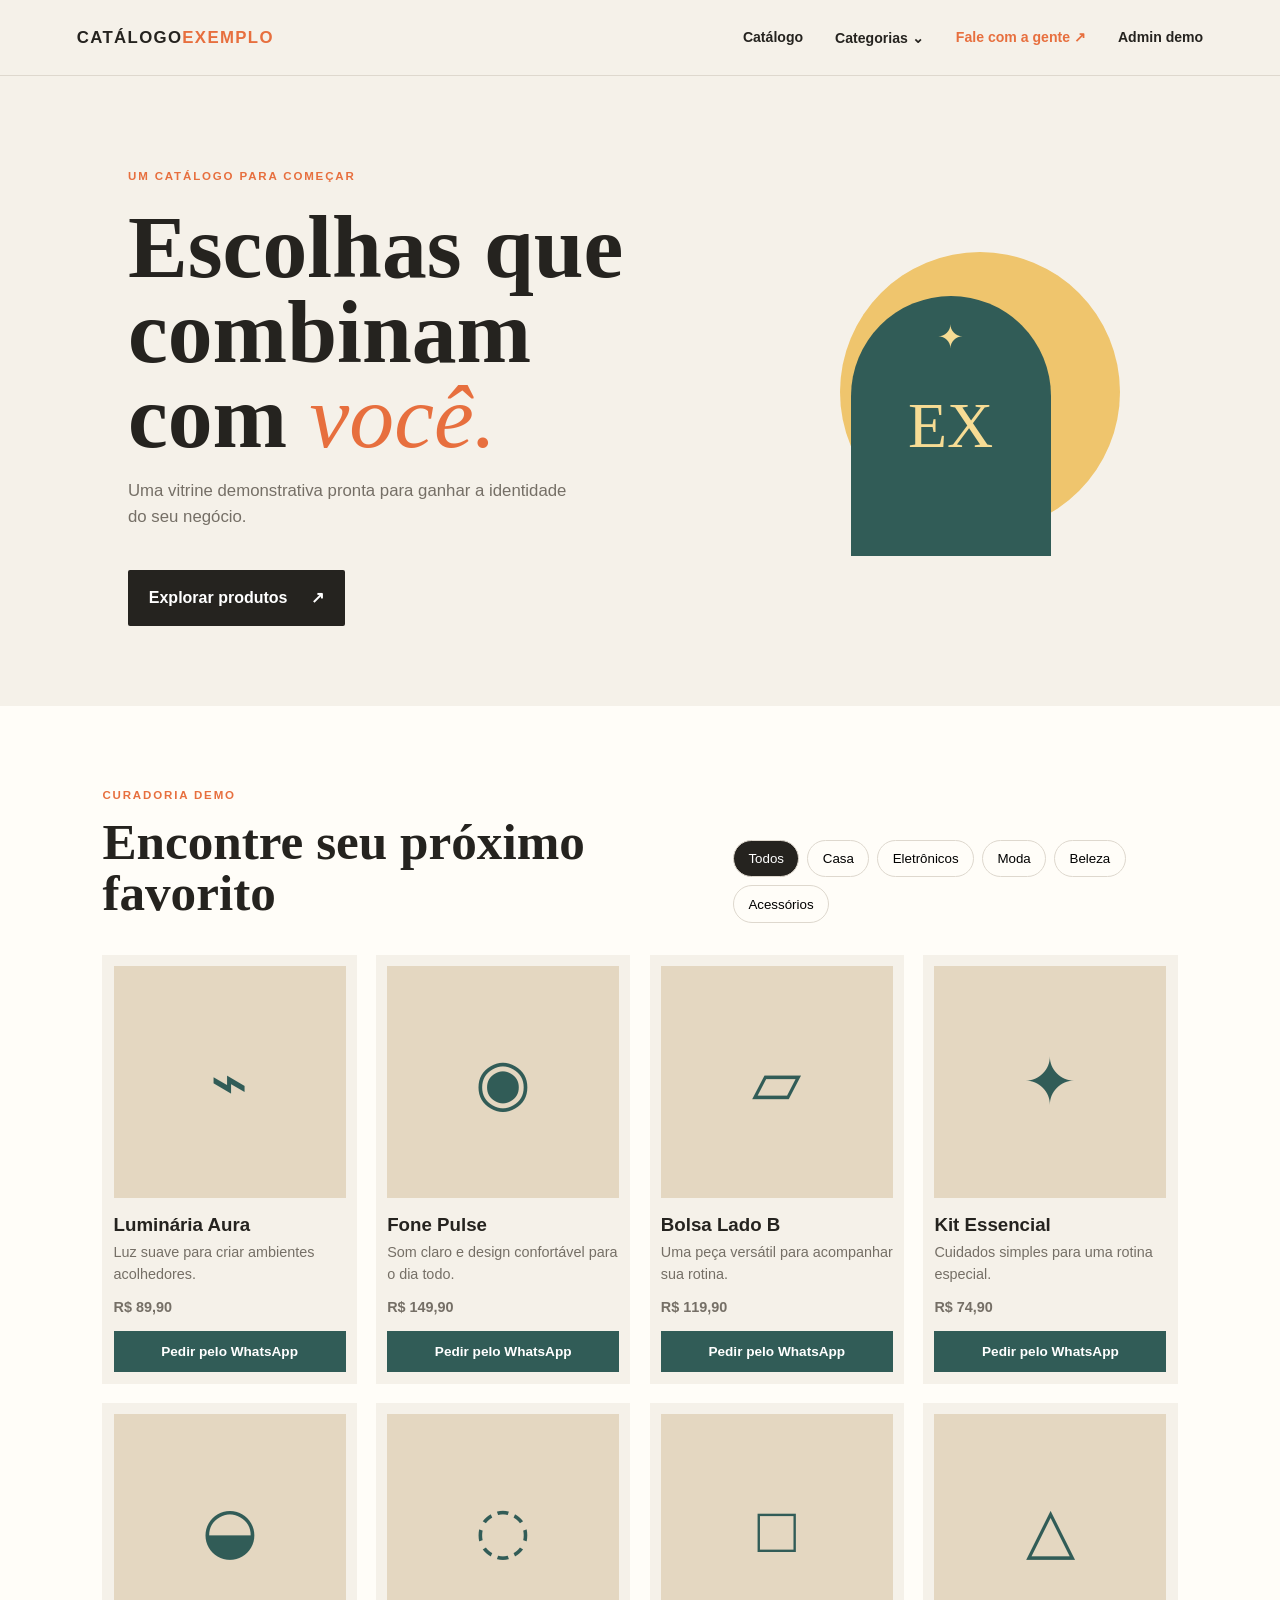
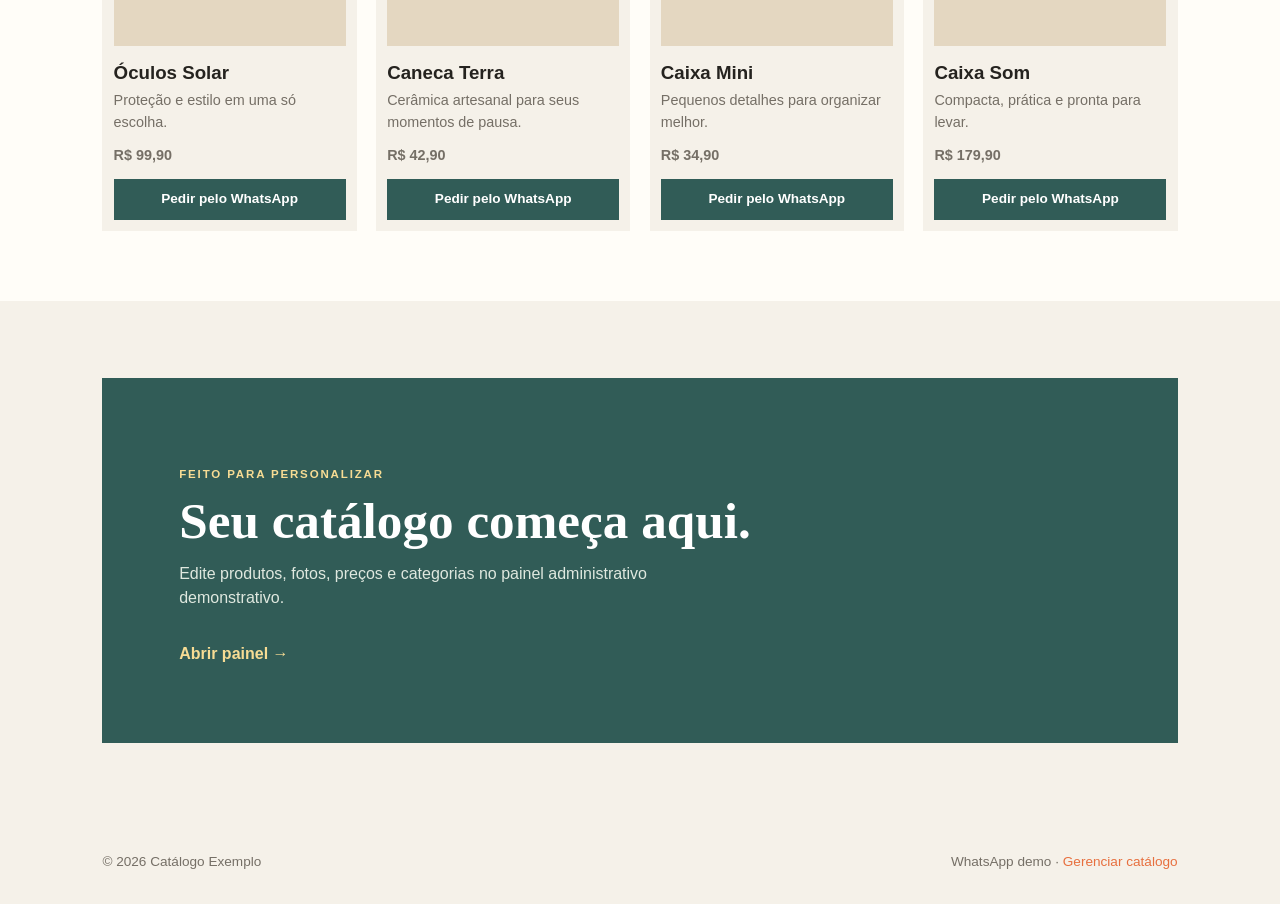
==== index.html @ 6c81d683 "feat: add catalog demo" ====
<!doctype html>
<html lang="pt-BR">
<head><meta charset="utf-8"><meta name="viewport" content="width=device-width,initial-scale=1"><title>Catálogo Exemplo</title><meta name="description" content="Catálogo demonstrativo de produtos variados"><link rel="stylesheet" href="styles.css"></head>
<body>
<a class="skip" href="#catalogo">Pular para os produtos</a><header class="top"><a class="brand" href="/">CATÁLOGO<span>EXEMPLO</span></a><button class="menu-button" aria-label="Abrir menu">☰</button><nav><a href="#catalogo">Catálogo</a><div class="category-nav"><button class="category-toggle" aria-expanded="false">Categorias <span>⌄</span></button><div class="category-menu"><a href="#catalogo" data-category="Todos">Todos</a><a href="#catalogo" data-category="Casa">Casa</a><a href="#catalogo" data-category="Eletrônicos">Eletrônicos</a><a href="#catalogo" data-category="Moda">Moda</a><a href="#catalogo" data-category="Beleza">Beleza</a><a href="#catalogo" data-category="Acessórios">Acessórios</a></div></div><a class="whatsapp-nav" href="https://wa.me/5511999999999" target="_blank" rel="noopener">Fale com a gente ↗</a><a class="admin-link" href="/admin">Admin demo</a></nav></header>
<main>
<section class="hero"><div><p class="eyebrow">UM CATÁLOGO PARA COMEÇAR</p><h1>Escolhas que combinam com <em>você.</em></h1><p>Uma vitrine demonstrativa pronta para ganhar a identidade do seu negócio.</p><a class="button" href="#catalogo">Explorar produtos <span>↗</span></a></div><div class="hero-art"><div class="sun"></div><div class="arch"><span>✦</span><strong>EX</strong></div></div></section>
<section id="catalogo" class="catalog"><div class="section-head"><div><p class="eyebrow">CURADORIA DEMO</p><h2>Encontre seu próximo favorito</h2></div><div id="filters" class="filters"></div></div><div id="products" class="products"></div></section>
<section class="note"><p class="eyebrow">FEITO PARA PERSONALIZAR</p><h2>Seu catálogo começa aqui.</h2><p>Edite produtos, fotos, preços e categorias no painel administrativo demonstrativo.</p><a href="/admin">Abrir painel →</a></section>
</main><footer><span>© 2026 Catálogo Exemplo</span><span>WhatsApp demo · <a href="/admin">Gerenciar catálogo</a></span></footer><script src="app.js"></script></body></html>
---- styles.css ----
:root{--ink:#25231f;--cream:#f5f1e9;--paper:#fffdf8;--orange:#e76f3e;--muted:#756f66;--line:#ded8ce}*{box-sizing:border-box}body{margin:0;background:var(--cream);color:var(--ink);font:16px/1.5 Arial,sans-serif}a{color:inherit;text-decoration:none}.skip{position:absolute;left:-999px}.skip:focus{left:1rem;top:1rem;background:var(--ink);color:#fff;padding:.5rem;z-index:9}.top{height:76px;display:flex;align-items:center;justify-content:space-between;padding:0 6vw;border-bottom:1px solid var(--line);background:var(--cream)}.brand{font-weight:900;letter-spacing:.08em;font-size:1.05rem}.brand span{color:var(--orange)}nav{display:flex;align-items:center;gap:2rem}nav a,.category-toggle{font-size:.88rem;font-weight:bold}.category-nav{position:relative}.category-toggle{border:0;background:none;cursor:pointer;padding:0;color:inherit}.category-menu{display:none;position:absolute;top:1.8rem;left:-1rem;background:var(--paper);padding:.7rem 1rem;min-width:150px;box-shadow:0 10px 25px #25231f1c;z-index:3}.category-menu a{display:block;padding:.4rem 0}.category-nav.open .category-menu{display:block}.whatsapp-nav{color:var(--orange)}.menu-button{display:none;border:0;background:none;font-size:1.4rem}.hero{min-height:510px;padding:80px 10vw;display:grid;grid-template-columns:1.1fr .9fr;align-items:center}.eyebrow{color:var(--orange);font-size:.72rem;letter-spacing:.16em;font-weight:bold}.hero h1{font:700 clamp(3rem,7vw,6.3rem)/.95 Georgia,serif;max-width:700px;margin:1.2rem 0}.hero h1 em{color:var(--orange);font-weight:400}.hero p:not(.eyebrow){max-width:440px;color:var(--muted);font-size:1.05rem}.button{display:inline-flex;gap:1.5rem;margin-top:1.5rem;padding:1rem 1.3rem;background:var(--ink);color:white;border:0;border-radius:2px;font-weight:bold}.hero-art{height:330px;position:relative}.sun{position:absolute;width:280px;height:280px;border-radius:50%;background:#efc56d;right:7%;top:8%}.arch{position:absolute;width:200px;height:260px;border-radius:110px 110px 0 0;background:#315c57;bottom:0;right:22%;display:grid;place-items:center;color:#f7dc94;font:6rem Georgia}.arch span{position:absolute;top:22px;font:2rem Arial}.arch strong{font:4rem Georgia}.catalog{padding:70px 8vw;background:var(--paper)}.section-head{display:flex;justify-content:space-between;align-items:end;gap:2rem;margin-bottom:2rem}.section-head h2,.note h2{font:700 clamp(2rem,4vw,3.5rem)/1 Georgia,serif;margin:.3rem 0}.filters{display:flex;flex-wrap:wrap;gap:.5rem}.filter{border:1px solid var(--line);background:transparent;padding:.65rem .9rem;border-radius:20px;cursor:pointer}.filter.active,.filter:hover{background:var(--ink);color:white}.products{display:grid;grid-template-columns:repeat(4,1fr);gap:1.2rem}.card{background:var(--cream);padding:.7rem}.photo{aspect-ratio:1;background:#e4d7c1;display:grid;place-items:center;font-size:4rem;color:#315c57;overflow:hidden}.photo img{width:100%;height:100%;object-fit:cover}.card h3{margin:.8rem 0 .2rem}.card p{color:var(--muted);font-size:.9rem;margin:.2rem 0}.price{font-weight:bold;font-size:1.1rem;margin-top:.7rem!important}.whatsapp{display:block;text-align:center;margin-top:.8rem;padding:.65rem;background:#315c57;color:#fff;font-size:.85rem;font-weight:bold}.note{margin:6vw 8vw;padding:6vw;background:#315c57;color:#fff}.note .eyebrow{color:#f7dc94}.note h2{max-width:600px}.note p{max-width:500px;color:#dfe8df}.note a{display:inline-block;margin-top:1rem;color:#f7dc94;font-weight:bold}footer{display:flex;justify-content:space-between;padding:2rem 8vw;color:var(--muted);font-size:.85rem}footer a{color:var(--orange)}.admin{max-width:960px;margin:0 auto;padding:5rem 7vw;min-height:75vh}.admin h1{font:700 clamp(2.5rem,6vw,5rem)/1 Georgia,serif;margin:.3rem 0 2rem}.admin form{max-width:700px;background:var(--paper);padding:1.5rem;margin-top:2rem}.admin label{display:block;font-weight:bold;margin:1rem 0}.admin input,.admin textarea{display:block;width:100%;padding:.8rem;border:1px solid var(--line);background:white;font:inherit;margin-top:.4rem}.admin textarea{min-height:100px}.muted,small{color:var(--muted)}.error{color:#b33}.admin-warning{background:#fff3d4;padding:1rem;margin:1rem 0 2rem}.admin-row{display:flex;justify-content:space-between;align-items:center;gap:1rem;padding:1rem;background:var(--paper);border-bottom:1px solid var(--line)}.admin-row span{display:block;color:var(--muted);font-size:.9rem}.form-grid{display:grid;grid-template-columns:repeat(3,1fr);gap:1rem}.previews{display:flex;gap:.5rem;flex-wrap:wrap}.previews img{width:90px;height:90px;object-fit:cover}@media(max-width:800px){.top{padding:0 5vw}.menu-button{display:block}nav{display:none;position:absolute;top:76px;left:0;right:0;padding:1rem 5vw;background:var(--paper);z-index:5;flex-direction:column;align-items:flex-start}.top:focus-within nav{display:flex}.category-menu{position:static;box-shadow:none;padding:.7rem 0}.hero{grid-template-columns:1fr;padding:55px 7vw}.hero-art{height:230px}.arch{right:20%;height:210px;width:160px}.sun{width:220px;height:220px}.section-head{display:block}.filters{margin-top:1.5rem}.products{grid-template-columns:repeat(2,1fr)}footer{display:block}.form-grid{grid-template-columns:1fr}}@media(max-width:430px){.products{grid-template-columns:1fr}.hero h1{font-size:3.4rem}}
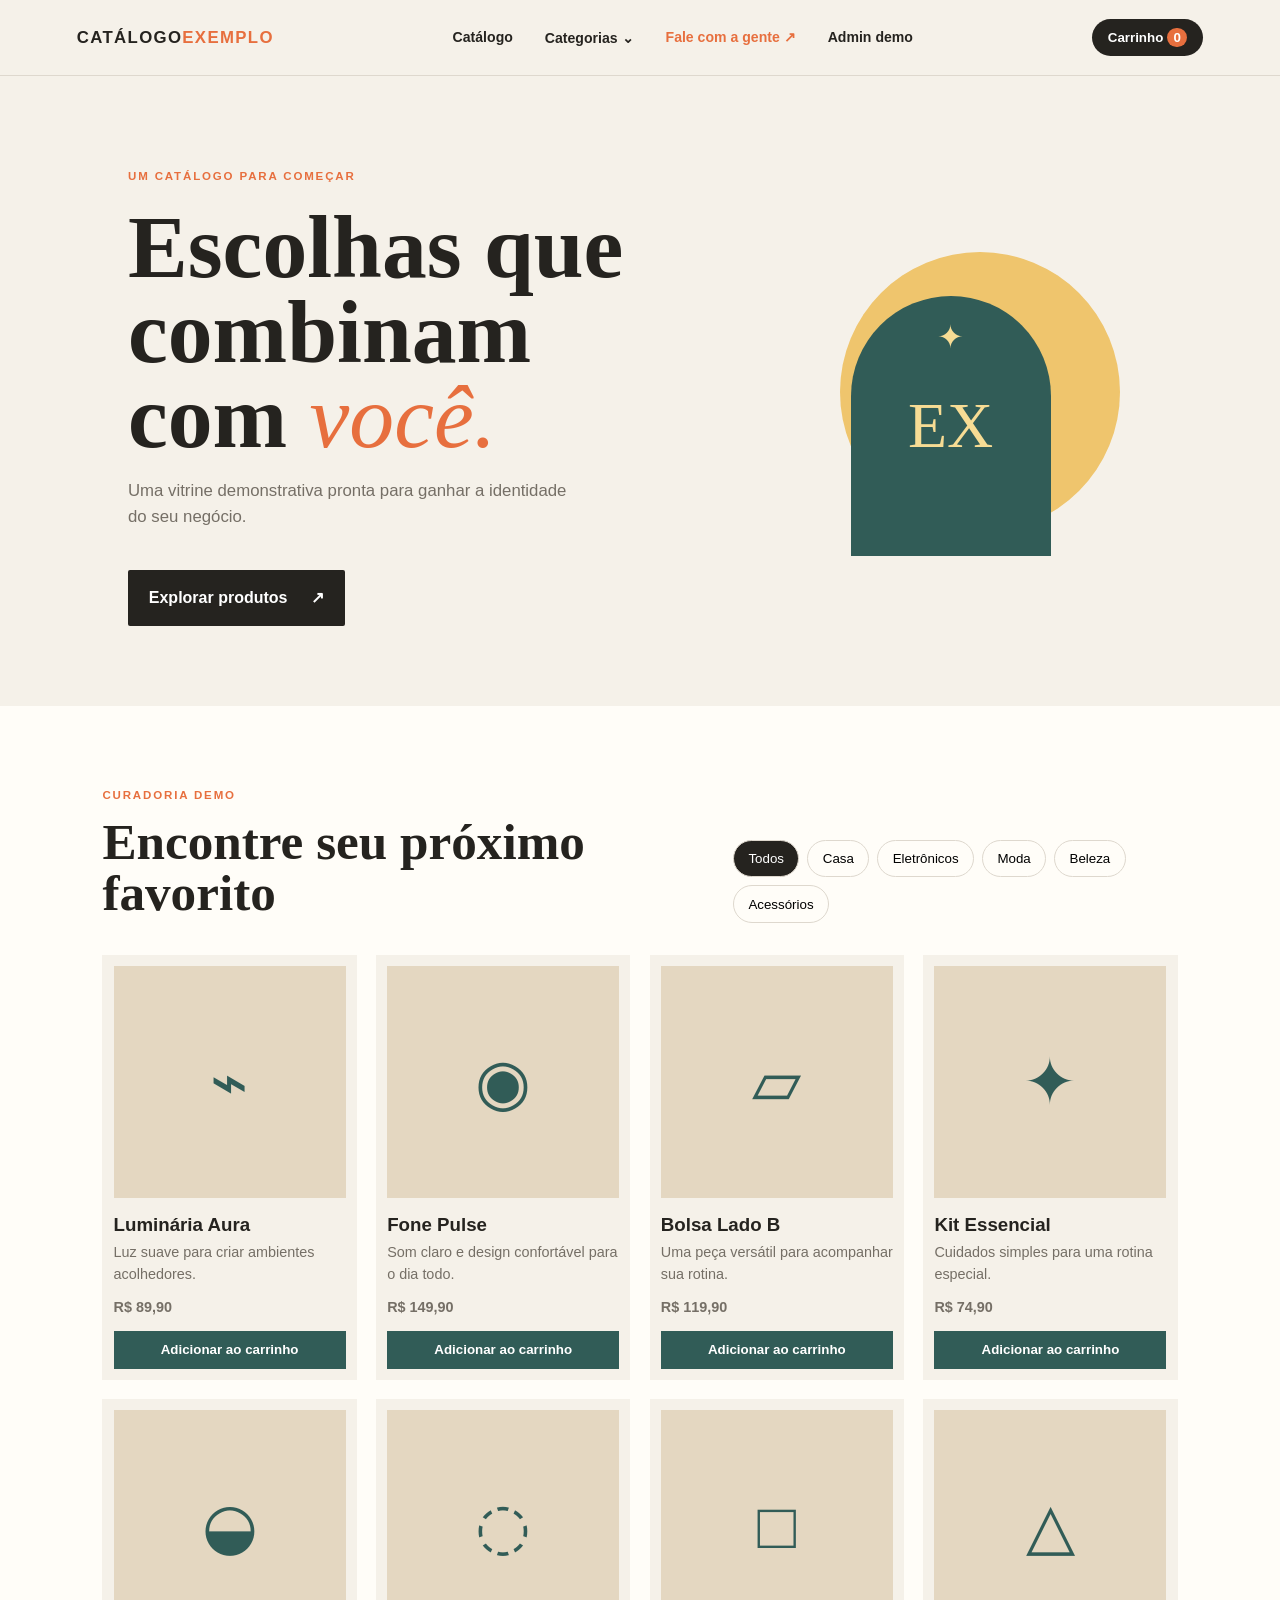
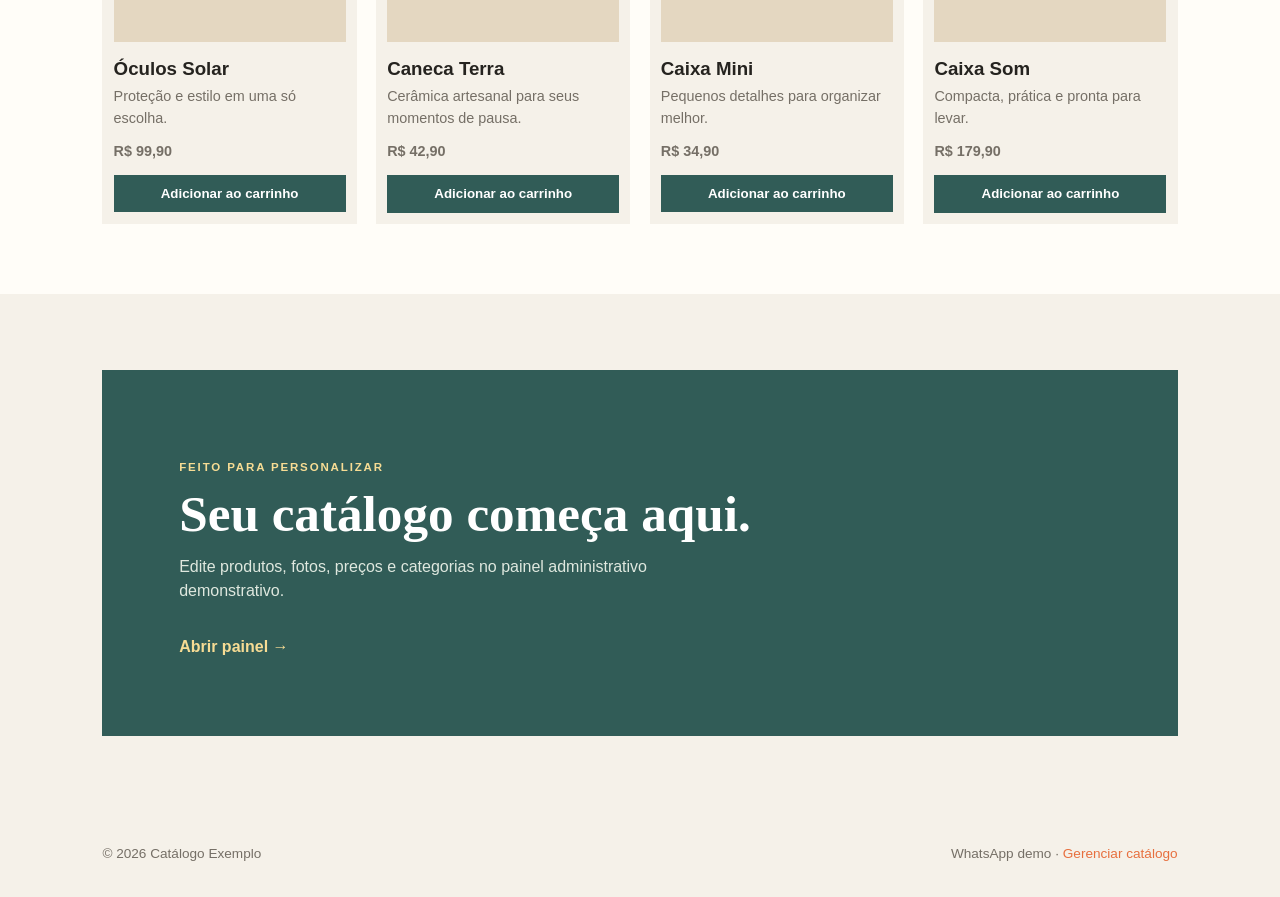
==== commit ab1ed5fb: "Add files via upload" ====
--- a/index.html
+++ b/index.html
@@ -2,9 +2,9 @@
 <html lang="pt-BR">
 <head><meta charset="utf-8"><meta name="viewport" content="width=device-width,initial-scale=1"><title>Catálogo Exemplo</title><meta name="description" content="Catálogo demonstrativo de produtos variados"><link rel="stylesheet" href="styles.css"></head>
 <body>
-<a class="skip" href="#catalogo">Pular para os produtos</a><header class="top"><a class="brand" href="/">CATÁLOGO<span>EXEMPLO</span></a><button class="menu-button" aria-label="Abrir menu">☰</button><nav><a href="#catalogo">Catálogo</a><div class="category-nav"><button class="category-toggle" aria-expanded="false">Categorias <span>⌄</span></button><div class="category-menu"><a href="#catalogo" data-category="Todos">Todos</a><a href="#catalogo" data-category="Casa">Casa</a><a href="#catalogo" data-category="Eletrônicos">Eletrônicos</a><a href="#catalogo" data-category="Moda">Moda</a><a href="#catalogo" data-category="Beleza">Beleza</a><a href="#catalogo" data-category="Acessórios">Acessórios</a></div></div><a class="whatsapp-nav" href="https://wa.me/5511999999999" target="_blank" rel="noopener">Fale com a gente ↗</a><a class="admin-link" href="/admin">Admin demo</a></nav></header>
+<a class="skip" href="#catalogo">Pular para os produtos</a><header class="top"><a class="brand" href="/">CATÁLOGO<span>EXEMPLO</span></a><button class="menu-button" aria-label="Abrir menu">☰</button><nav><a href="#catalogo">Catálogo</a><div class="category-nav"><button class="category-toggle" aria-expanded="false">Categorias <span>⌄</span></button><div class="category-menu"><a href="#catalogo" data-category="Todos">Todos</a><a href="#catalogo" data-category="Casa">Casa</a><a href="#catalogo" data-category="Eletrônicos">Eletrônicos</a><a href="#catalogo" data-category="Moda">Moda</a><a href="#catalogo" data-category="Beleza">Beleza</a><a href="#catalogo" data-category="Acessórios">Acessórios</a></div></div><a class="whatsapp-nav" href="https://wa.me/5511999999999" target="_blank" rel="noopener">Fale com a gente ↗</a><a class="admin-link" href="/admin">Admin demo</a></nav><button id="cart-open" class="cart-button">Carrinho <span id="cart-count">0</span></button></header>
 <main>
 <section class="hero"><div><p class="eyebrow">UM CATÁLOGO PARA COMEÇAR</p><h1>Escolhas que combinam com <em>você.</em></h1><p>Uma vitrine demonstrativa pronta para ganhar a identidade do seu negócio.</p><a class="button" href="#catalogo">Explorar produtos <span>↗</span></a></div><div class="hero-art"><div class="sun"></div><div class="arch"><span>✦</span><strong>EX</strong></div></div></section>
 <section id="catalogo" class="catalog"><div class="section-head"><div><p class="eyebrow">CURADORIA DEMO</p><h2>Encontre seu próximo favorito</h2></div><div id="filters" class="filters"></div></div><div id="products" class="products"></div></section>
 <section class="note"><p class="eyebrow">FEITO PARA PERSONALIZAR</p><h2>Seu catálogo começa aqui.</h2><p>Edite produtos, fotos, preços e categorias no painel administrativo demonstrativo.</p><a href="/admin">Abrir painel →</a></section>
-</main><footer><span>© 2026 Catálogo Exemplo</span><span>WhatsApp demo · <a href="/admin">Gerenciar catálogo</a></span></footer><script src="app.js"></script></body></html>
+</main><footer><span>© 2026 Catálogo Exemplo</span><span>WhatsApp demo · <a href="/admin">Gerenciar catálogo</a></span></footer><aside id="cart" class="cart" hidden><button id="cart-close" class="cart-close">×</button><p class="eyebrow">SEU PEDIDO</p><h2>Carrinho</h2><div id="cart-items"></div><p id="cart-total" class="cart-total"></p><button id="checkout-open" class="button" disabled>Continuar</button></aside><div id="checkout" class="checkout" hidden><div class="checkout-box"><button id="checkout-close" class="cart-close">×</button><p class="eyebrow">FINALIZAR PEDIDO</p><h2>Como você quer receber?</h2><div class="choice"><label><input type="radio" name="delivery" value="retirada"> Retirar</label><label><input type="radio" name="delivery" value="entrega"> Entrega</label></div><form id="checkout-form"><div class="checkout-fields"><label>Nome<input name="name" required></label><label>Sobrenome<input name="surname" required></label><label>Telefone<input name="phone" required></label></div><div id="delivery-fields" hidden><label>Endereço<input name="address"></label><label>Número da casa<input name="number"></label><label>Referência<input name="reference"></label></div><p id="checkout-error" class="error"></p><button id="whatsapp-submit" class="button" type="submit" disabled>Enviar pedido pelo WhatsApp</button></form></div></div><script src="app.js"></script></body></html>
--- a/styles.css
+++ b/styles.css
@@ -1 +1,2 @@
 :root{--ink:#25231f;--cream:#f5f1e9;--paper:#fffdf8;--orange:#e76f3e;--muted:#756f66;--line:#ded8ce}*{box-sizing:border-box}body{margin:0;background:var(--cream);color:var(--ink);font:16px/1.5 Arial,sans-serif}a{color:inherit;text-decoration:none}.skip{position:absolute;left:-999px}.skip:focus{left:1rem;top:1rem;background:var(--ink);color:#fff;padding:.5rem;z-index:9}.top{height:76px;display:flex;align-items:center;justify-content:space-between;padding:0 6vw;border-bottom:1px solid var(--line);background:var(--cream)}.brand{font-weight:900;letter-spacing:.08em;font-size:1.05rem}.brand span{color:var(--orange)}nav{display:flex;align-items:center;gap:2rem}nav a,.category-toggle{font-size:.88rem;font-weight:bold}.category-nav{position:relative}.category-toggle{border:0;background:none;cursor:pointer;padding:0;color:inherit}.category-menu{display:none;position:absolute;top:1.8rem;left:-1rem;background:var(--paper);padding:.7rem 1rem;min-width:150px;box-shadow:0 10px 25px #25231f1c;z-index:3}.category-menu a{display:block;padding:.4rem 0}.category-nav.open .category-menu{display:block}.whatsapp-nav{color:var(--orange)}.menu-button{display:none;border:0;background:none;font-size:1.4rem}.hero{min-height:510px;padding:80px 10vw;display:grid;grid-template-columns:1.1fr .9fr;align-items:center}.eyebrow{color:var(--orange);font-size:.72rem;letter-spacing:.16em;font-weight:bold}.hero h1{font:700 clamp(3rem,7vw,6.3rem)/.95 Georgia,serif;max-width:700px;margin:1.2rem 0}.hero h1 em{color:var(--orange);font-weight:400}.hero p:not(.eyebrow){max-width:440px;color:var(--muted);font-size:1.05rem}.button{display:inline-flex;gap:1.5rem;margin-top:1.5rem;padding:1rem 1.3rem;background:var(--ink);color:white;border:0;border-radius:2px;font-weight:bold}.hero-art{height:330px;position:relative}.sun{position:absolute;width:280px;height:280px;border-radius:50%;background:#efc56d;right:7%;top:8%}.arch{position:absolute;width:200px;height:260px;border-radius:110px 110px 0 0;background:#315c57;bottom:0;right:22%;display:grid;place-items:center;color:#f7dc94;font:6rem Georgia}.arch span{position:absolute;top:22px;font:2rem Arial}.arch strong{font:4rem Georgia}.catalog{padding:70px 8vw;background:var(--paper)}.section-head{display:flex;justify-content:space-between;align-items:end;gap:2rem;margin-bottom:2rem}.section-head h2,.note h2{font:700 clamp(2rem,4vw,3.5rem)/1 Georgia,serif;margin:.3rem 0}.filters{display:flex;flex-wrap:wrap;gap:.5rem}.filter{border:1px solid var(--line);background:transparent;padding:.65rem .9rem;border-radius:20px;cursor:pointer}.filter.active,.filter:hover{background:var(--ink);color:white}.products{display:grid;grid-template-columns:repeat(4,1fr);gap:1.2rem}.card{background:var(--cream);padding:.7rem}.photo{aspect-ratio:1;background:#e4d7c1;display:grid;place-items:center;font-size:4rem;color:#315c57;overflow:hidden}.photo img{width:100%;height:100%;object-fit:cover}.card h3{margin:.8rem 0 .2rem}.card p{color:var(--muted);font-size:.9rem;margin:.2rem 0}.price{font-weight:bold;font-size:1.1rem;margin-top:.7rem!important}.whatsapp{display:block;text-align:center;margin-top:.8rem;padding:.65rem;background:#315c57;color:#fff;font-size:.85rem;font-weight:bold}.note{margin:6vw 8vw;padding:6vw;background:#315c57;color:#fff}.note .eyebrow{color:#f7dc94}.note h2{max-width:600px}.note p{max-width:500px;color:#dfe8df}.note a{display:inline-block;margin-top:1rem;color:#f7dc94;font-weight:bold}footer{display:flex;justify-content:space-between;padding:2rem 8vw;color:var(--muted);font-size:.85rem}footer a{color:var(--orange)}.admin{max-width:960px;margin:0 auto;padding:5rem 7vw;min-height:75vh}.admin h1{font:700 clamp(2.5rem,6vw,5rem)/1 Georgia,serif;margin:.3rem 0 2rem}.admin form{max-width:700px;background:var(--paper);padding:1.5rem;margin-top:2rem}.admin label{display:block;font-weight:bold;margin:1rem 0}.admin input,.admin textarea{display:block;width:100%;padding:.8rem;border:1px solid var(--line);background:white;font:inherit;margin-top:.4rem}.admin textarea{min-height:100px}.muted,small{color:var(--muted)}.error{color:#b33}.admin-warning{background:#fff3d4;padding:1rem;margin:1rem 0 2rem}.admin-row{display:flex;justify-content:space-between;align-items:center;gap:1rem;padding:1rem;background:var(--paper);border-bottom:1px solid var(--line)}.admin-row span{display:block;color:var(--muted);font-size:.9rem}.form-grid{display:grid;grid-template-columns:repeat(3,1fr);gap:1rem}.previews{display:flex;gap:.5rem;flex-wrap:wrap}.previews img{width:90px;height:90px;object-fit:cover}@media(max-width:800px){.top{padding:0 5vw}.menu-button{display:block}nav{display:none;position:absolute;top:76px;left:0;right:0;padding:1rem 5vw;background:var(--paper);z-index:5;flex-direction:column;align-items:flex-start}.top:focus-within nav{display:flex}.category-menu{position:static;box-shadow:none;padding:.7rem 0}.hero{grid-template-columns:1fr;padding:55px 7vw}.hero-art{height:230px}.arch{right:20%;height:210px;width:160px}.sun{width:220px;height:220px}.section-head{display:block}.filters{margin-top:1.5rem}.products{grid-template-columns:repeat(2,1fr)}footer{display:block}.form-grid{grid-template-columns:1fr}}@media(max-width:430px){.products{grid-template-columns:1fr}.hero h1{font-size:3.4rem}}
+.cart-button{border:0;background:var(--ink);color:#fff;padding:.7rem 1rem;border-radius:20px;font-weight:bold}.cart-button span{background:var(--orange);padding:.1rem .4rem;border-radius:10px}.add-cart{display:block;width:100%;margin-top:.8rem;padding:.7rem;border:0;background:#315c57;color:#fff;font-weight:bold;cursor:pointer}.cart{position:fixed;right:0;top:0;bottom:0;width:min(420px,100%);padding:3rem 2rem;background:var(--paper);box-shadow:-10px 0 30px #25231f22;z-index:10}.cart-close{float:right;border:0;background:none;font-size:2rem;cursor:pointer}.cart h2,.checkout h2{font:700 2.5rem Georgia,serif}.cart-item{display:flex;justify-content:space-between;border-bottom:1px solid var(--line);padding:1rem 0}.cart-item small{display:block}.cart-item button{border:0;background:none;font-size:1.2rem}.cart-total{font-weight:bold;font-size:1.2rem}.checkout{position:fixed;inset:0;background:#25231f88;z-index:11;display:grid;place-items:center;padding:1rem}.checkout-box{position:relative;background:var(--paper);padding:2rem;max-width:560px;width:100%;max-height:90vh;overflow:auto}.choice{display:flex;gap:1.5rem;margin:1rem 0}.checkout-fields,.checkout-fields label,#delivery-fields label{display:block}.checkout-box input{display:block;width:100%;padding:.75rem;border:1px solid var(--line);margin-top:.3rem}.checkout-box .button{width:100%;justify-content:center}.checkout[hidden],.cart[hidden]{display:none}
